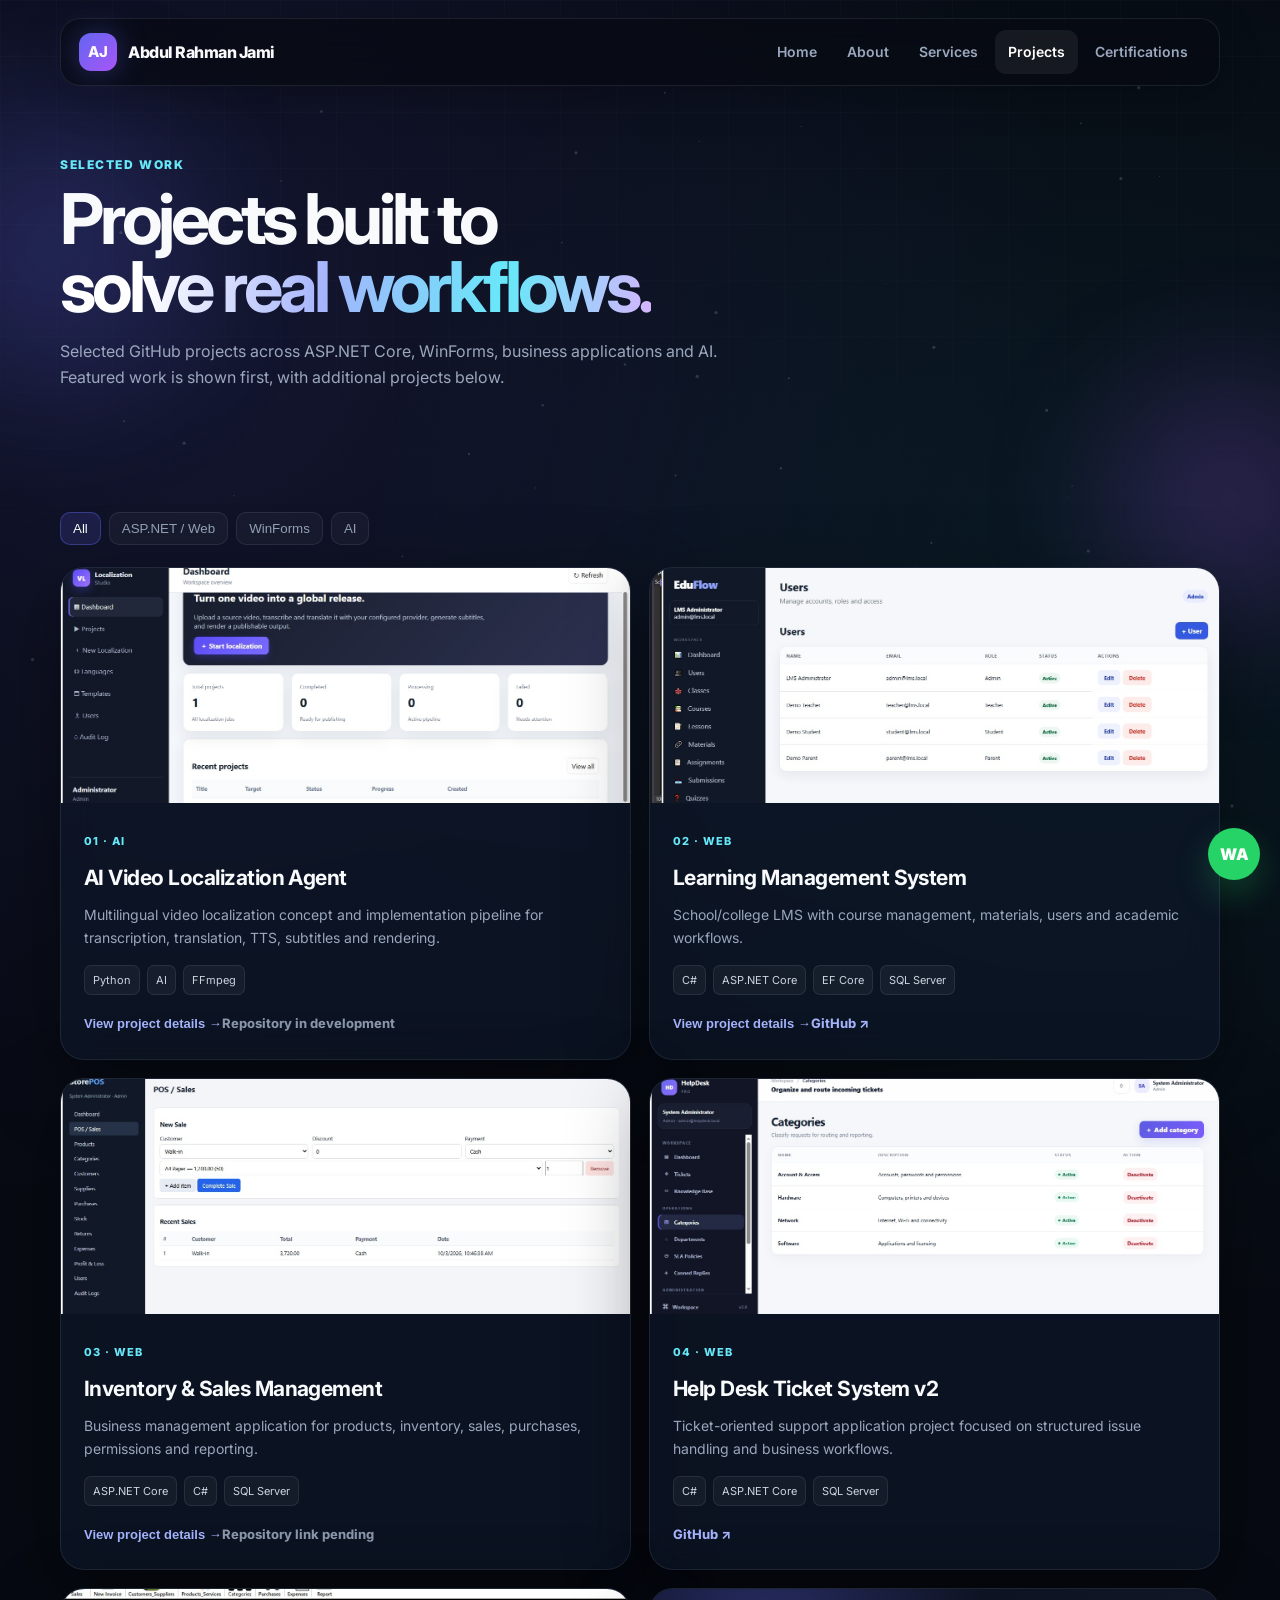
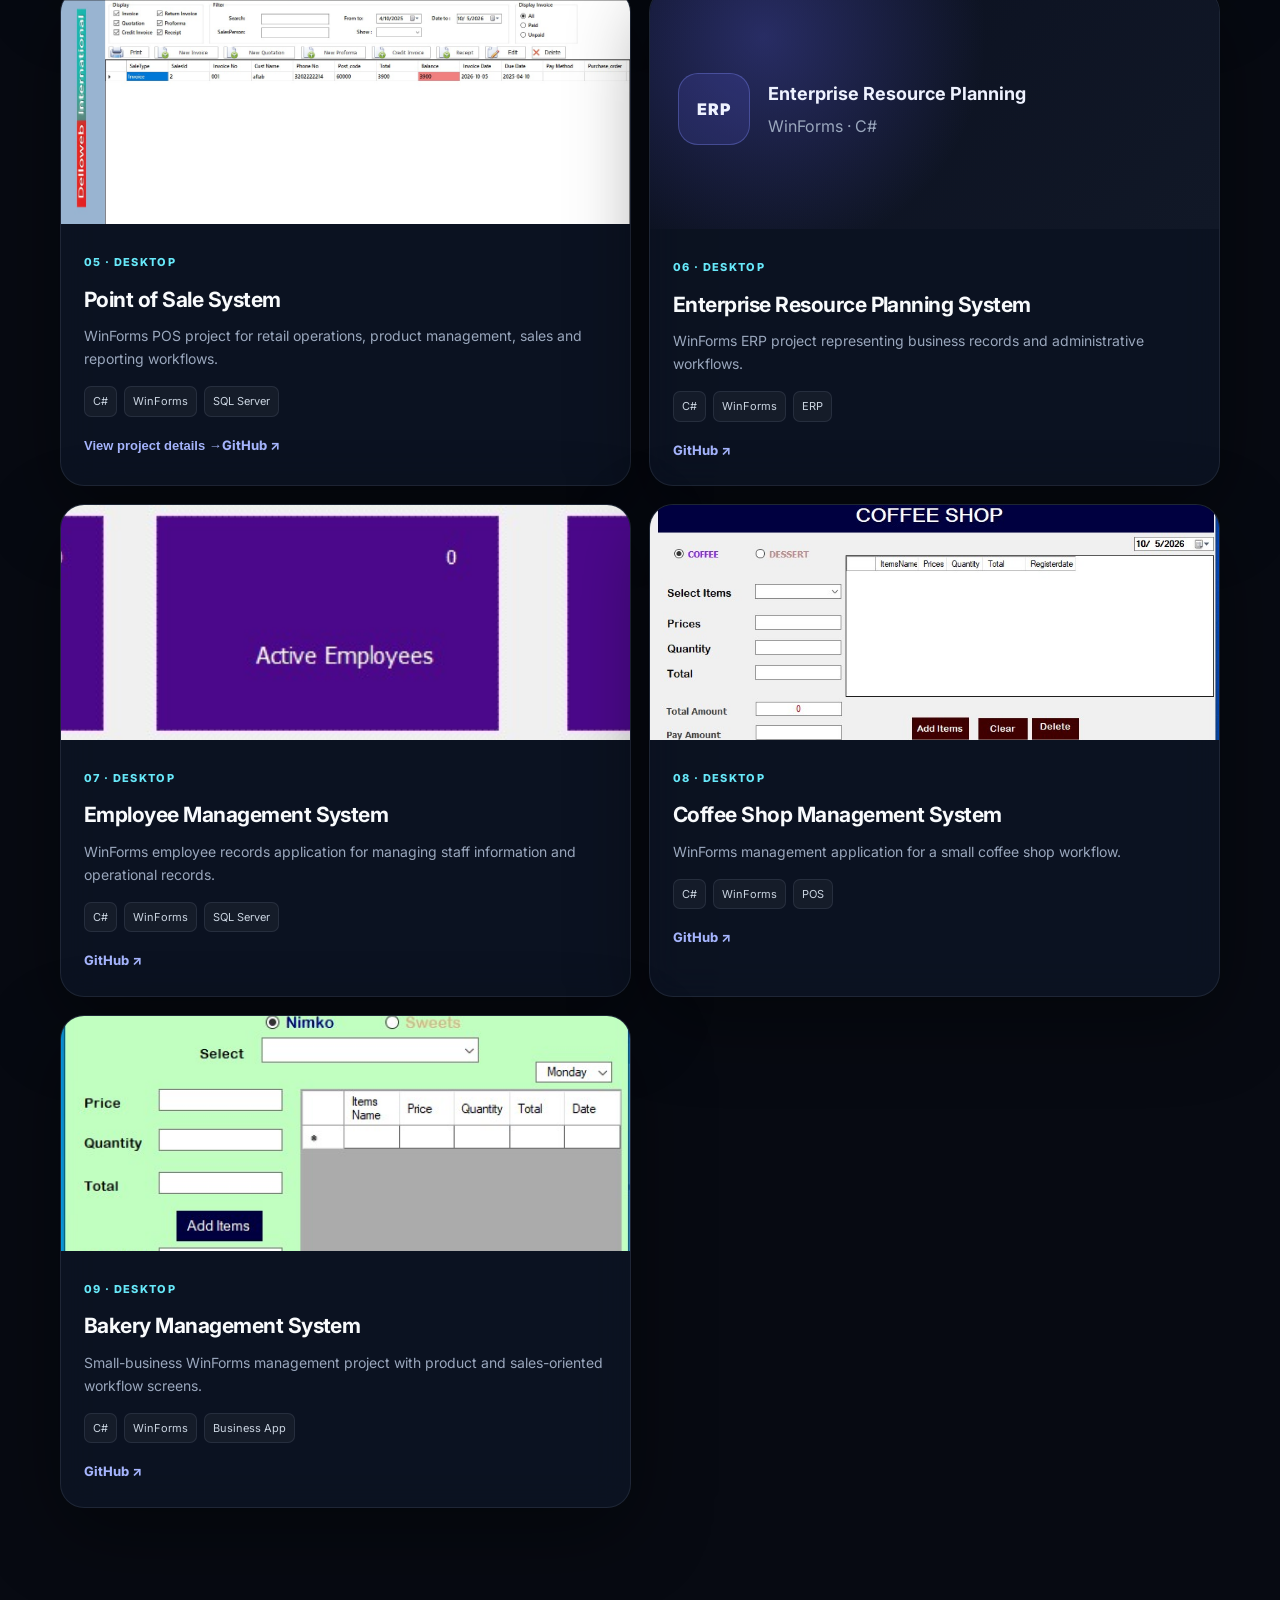
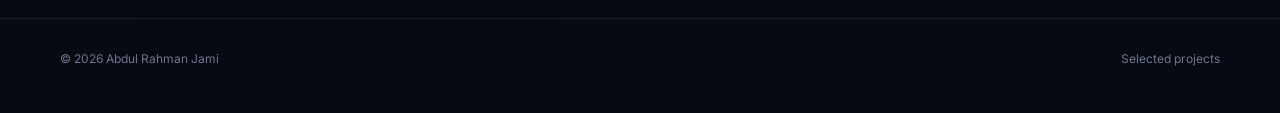
==== projects.html @ 12e7fc09 "Initial portfolio" ====
<!doctype html><html lang="en"><head><meta charset="utf-8"><meta name="viewport" content="width=device-width,initial-scale=1"><meta name="description" content="Projects by Abdul Rahman Jami — .NET, ASP.NET Core, WinForms, POS, ERP and AI applications."><title>Projects | Abdul Rahman Jami</title><link rel="preconnect" href="https://fonts.googleapis.com"><link rel="preconnect" href="https://fonts.gstatic.com" crossorigin><link href="https://fonts.googleapis.com/css2?family=Inter:wght@400;500;600;700;800;900&display=swap" rel="stylesheet"><link rel="stylesheet" href="styles.css"></head><body><canvas id="particles"></canvas><div class="orb a"></div><div class="orb b"></div><header class="nav"><div class="container"><div class="nav-inner"><a class="brand" href="index.html"><span class="brand-mark">AJ</span><span>Abdul Rahman Jami</span></a><button class="menu" aria-label="Menu">☰</button><nav class="nav-links"><a class="" href="index.html">Home</a><a class="" href="about.html">About</a><a class="" href="services.html">Services</a><a class="active" href="projects.html">Projects</a><a class="" href="certifications.html">Certifications</a></nav></div></div></header><main><section class="page-hero"><div class="container reveal"><div class="kicker">Selected work</div><h1 class="page-title">Projects built to<br><span class="gradient">solve real workflows.</span></h1><p class="page-sub">Selected GitHub projects across ASP.NET Core, WinForms, business applications and AI. Featured work is shown first, with additional projects below.</p></div></section><section style="padding-top:30px"><div class="container"><div class="filter reveal"><button class="active" data-filter="all">All</button><button data-filter="web">ASP.NET / Web</button><button data-filter="desktop">WinForms</button><button data-filter="ai">AI</button></div><div class="projects"><article class="glass project-card reveal" data-category="ai"><div class="project-media"><img src="assets/images/projects/localization-projects.jpg" alt="AI Video Localization Agent"></div><div class="project-body"><span class="project-num">01 · AI</span><h3>AI Video Localization Agent</h3><p>Multilingual video localization concept and implementation pipeline for transcription, translation, TTS, subtitles and rendering.</p><div class="stack"><span>Python</span><span>AI</span><span>FFmpeg</span></div><button class="project-link" style="background:none;border:0;padding:0;cursor:pointer" data-project='{"title":"AI Video Localization Agent","text":"A practical AI-focused project exploring an end-to-end video localization workflow. The portfolio screenshots show localization projects, languages/voices and related workflow screens.","images":["assets/images/projects/localization-projects.jpg","assets/images/projects/localization-languages.jpg","assets/images/projects/localization-new.jpg","assets/images/projects/localization-dashboard.jpg"]}'>View project details →</button><span class="project-link muted-link">Repository in development</span></div></article><article class="glass project-card reveal" data-category="web"><div class="project-media"><img src="assets/images/projects/lms-courses.jpg" alt="Learning Management System"></div><div class="project-body"><span class="project-num">02 · WEB</span><h3>Learning Management System</h3><p>School/college LMS with course management, materials, users and academic workflows.</p><div class="stack"><span>C#</span><span>ASP.NET Core</span><span>EF Core</span><span>SQL Server</span></div><button class="project-link" style="background:none;border:0;padding:0;cursor:pointer" data-project='{"title":"Learning Management System","text":"Responsive LMS project with practical management screens for courses, course materials, categories, users and academic workflows.","images":["assets/images/projects/lms-courses.jpg","assets/images/projects/lms-course-materials.jpg","assets/images/projects/lms-users.jpg","assets/images/projects/lms-categories.jpg"]}'>View project details →</button><a class="project-link" href="https://github.com/devabdulrahman7-wq/LearningManagementSystem" target="_blank" rel="noreferrer">GitHub ↗</a></div></article><article class="glass project-card reveal" data-category="web"><div class="project-media"><img src="assets/images/projects/inventory-dashboard.jpg" alt="Inventory and Sales Management"></div><div class="project-body"><span class="project-num">03 · WEB</span><h3>Inventory & Sales Management</h3><p>Business management application for products, inventory, sales, purchases, permissions and reporting.</p><div class="stack"><span>ASP.NET Core</span><span>C#</span><span>SQL Server</span></div><button class="project-link" style="background:none;border:0;padding:0;cursor:pointer" data-project='{"title":"Inventory & Sales Management System","text":"A production-style business application covering inventory, products, sales and operational management. Screenshots supplied for the portfolio are used as the visual evidence.","images":["assets/images/projects/inventory-dashboard.jpg","assets/images/projects/inventory-products.jpg","assets/images/projects/inventory-stock.jpg","assets/images/projects/inventory-reports.jpg"]}'>View project details →</button><span class="project-link muted-link">Repository link pending</span></div></article><article class="glass project-card reveal" data-category="web"><div class="project-media"><img src="assets/images/projects/erp-records.jpg" alt="Help Desk Ticket System v2"></div><div class="project-body"><span class="project-num">04 · WEB</span><h3>Help Desk Ticket System v2</h3><p>Ticket-oriented support application project focused on structured issue handling and business workflows.</p><div class="stack"><span>C#</span><span>ASP.NET Core</span><span>SQL Server</span></div><a class="project-link" href="https://github.com/devabdulrahman7-wq/HelpDeskTicketSystem" target="_blank" rel="noreferrer">GitHub ↗</a></div></article><article class="glass project-card reveal" data-category="desktop"><div class="project-media"><img src="assets/images/projects/pos-main.jpg" alt="Point of Sale System WinForms"></div><div class="project-body"><span class="project-num">05 · DESKTOP</span><h3>Point of Sale System</h3><p>WinForms POS project for retail operations, product management, sales and reporting workflows.</p><div class="stack"><span>C#</span><span>WinForms</span><span>SQL Server</span></div><button class="project-link" style="background:none;border:0;padding:0;cursor:pointer" data-project='{"title":"Point of Sale System — WinForms","text":"A desktop POS project built around practical retail workflows. The screenshots cover multiple operational screens.","images":["assets/images/projects/pos-main.jpg","assets/images/projects/pos-products.jpg","assets/images/projects/pos-sales.jpg","assets/images/projects/pos-inventory.jpg","assets/images/projects/pos-report.jpg","assets/images/projects/pos-settings.jpg"]}'>View project details →</button><a class="project-link" href="https://github.com/devabdulrahman7-wq/PointOfSaleSystem-WinForms" target="_blank" rel="noreferrer">GitHub ↗</a></div></article><article class="glass project-card reveal" data-category="desktop"><div class="project-media erp-placeholder"><div class="erp-mark">ERP</div><div><strong>Enterprise Resource Planning</strong><span>WinForms · C#</span></div></div><div class="project-body"><span class="project-num">06 · DESKTOP</span><h3>Enterprise Resource Planning System</h3><p>WinForms ERP project representing business records and administrative workflows.</p><div class="stack"><span>C#</span><span>WinForms</span><span>ERP</span></div><a class="project-link" href="https://github.com/devabdulrahman7-wq/EnterpriseResourcePlanningSystem-WinForms" target="_blank" rel="noreferrer">GitHub ↗</a></div></article><article class="glass project-card reveal" data-category="desktop"><div class="project-media"><img src="assets/images/projects/helpdesk-banner.jpg" alt="Employee Management System"></div><div class="project-body"><span class="project-num">07 · DESKTOP</span><h3>Employee Management System</h3><p>WinForms employee records application for managing staff information and operational records.</p><div class="stack"><span>C#</span><span>WinForms</span><span>SQL Server</span></div><a class="project-link" href="https://github.com/devabdulrahman7-wq/EmployeeManagementSystem-WinForms" target="_blank" rel="noreferrer">GitHub ↗</a></div></article><article class="glass project-card reveal" data-category="desktop"><div class="project-media"><img src="assets/images/projects/coffee-shop.jpg" alt="Coffee Shop Management System"></div><div class="project-body"><span class="project-num">08 · DESKTOP</span><h3>Coffee Shop Management System</h3><p>WinForms management application for a small coffee shop workflow.</p><div class="stack"><span>C#</span><span>WinForms</span><span>POS</span></div><a class="project-link" href="https://github.com/devabdulrahman7-wq/CoffeeShopManagementSystem-WinForms" target="_blank" rel="noreferrer">GitHub ↗</a></div></article><article class="glass project-card reveal" data-category="desktop"><div class="project-media"><img src="assets/images/projects/bakery.jpg" alt="Bakery Management System"></div><div class="project-body"><span class="project-num">09 · DESKTOP</span><h3>Bakery Management System</h3><p>Small-business WinForms management project with product and sales-oriented workflow screens.</p><div class="stack"><span>C#</span><span>WinForms</span><span>Business App</span></div><a class="project-link" href="https://github.com/devabdulrahman7-wq/BakeryManagementSystem-WinForms" target="_blank" rel="noreferrer">GitHub ↗</a></div></article></div></div></section></main><div class="modal"><div class="modal-box"><div class="modal-top"><div><div class="kicker">Project preview</div><h2 data-modal-title style="margin:5px 0;font-size:28px"></h2><p data-modal-text style="color:#9aa7bd;max-width:780px"></p></div><button class="close" onclick="closeModal()">✕</button></div><div class="modal-gallery" data-gallery></div></div></div><a class="whatsapp" href="https://wa.me/923207493700" target="_blank" rel="noreferrer" aria-label="WhatsApp">WA</a><footer class="footer"><div class="container footer-inner"><span>© <span data-year></span> Abdul Rahman Jami</span><span>Selected projects</span></div></footer><script src="app.js"></script></body></html>
---- styles.css ----
:root{--bg:#070a12;--bg2:#0b1020;--panel:rgba(15,23,42,.66);--panel2:rgba(17,24,39,.86);--line:rgba(148,163,184,.14);--text:#f8fafc;--muted:#9aa7bd;--cyan:#22d3ee;--indigo:#6366f1;--violet:#a855f7;--green:#34d399;--shadow:0 24px 80px rgba(0,0,0,.42);--radius:24px}*{box-sizing:border-box}html{scroll-behavior:smooth}body{margin:0;background:radial-gradient(circle at 15% 10%,rgba(99,102,241,.13),transparent 28%),radial-gradient(circle at 85% 18%,rgba(34,211,238,.08),transparent 25%),var(--bg);color:var(--text);font-family:Inter,ui-sans-serif,system-ui,-apple-system,BlinkMacSystemFont,"Segoe UI",sans-serif;line-height:1.65;overflow-x:hidden}body:before{content:"";position:fixed;inset:0;pointer-events:none;background-image:linear-gradient(rgba(255,255,255,.018) 1px,transparent 1px),linear-gradient(90deg,rgba(255,255,255,.018) 1px,transparent 1px);background-size:56px 56px;mask-image:linear-gradient(to bottom,black,transparent 85%);z-index:-2}.orb{position:fixed;border-radius:50%;filter:blur(70px);opacity:.22;pointer-events:none;z-index:-1}.orb.a{width:280px;height:280px;background:var(--indigo);top:12%;left:-90px;animation:float 9s ease-in-out infinite}.orb.b{width:240px;height:240px;background:var(--violet);right:-70px;top:42%;animation:float 11s ease-in-out infinite reverse}.orb.c{width:190px;height:190px;background:var(--cyan);left:45%;bottom:-80px;animation:float 13s ease-in-out infinite}@keyframes float{50%{transform:translate(30px,-25px) scale(1.08)}}#particles{position:fixed;inset:0;z-index:-1;opacity:.55}a{color:inherit;text-decoration:none}.container{width:min(1160px,calc(100% - 40px));margin:auto}.nav{position:fixed;top:18px;left:0;right:0;z-index:20}.nav-inner{height:68px;display:flex;align-items:center;justify-content:space-between;padding:0 18px;border:1px solid var(--line);background:rgba(7,10,18,.72);backdrop-filter:blur(20px);border-radius:20px;box-shadow:0 10px 40px rgba(0,0,0,.22)}.brand{display:flex;align-items:center;gap:11px;font-weight:800;letter-spacing:-.03em}.brand-mark{width:38px;height:38px;border-radius:12px;display:grid;place-items:center;background:linear-gradient(135deg,var(--indigo),var(--violet));box-shadow:0 0 30px rgba(99,102,241,.35);font-size:15px}.nav-links{display:flex;gap:4px}.nav-links a{padding:10px 13px;border-radius:11px;color:var(--muted);font-size:14px;font-weight:600;transition:.25s}.nav-links a:hover,.nav-links a.active{color:#fff;background:rgba(255,255,255,.06)}.menu{display:none;background:none;border:0;color:#fff;font-size:25px}.hero{min-height:100vh;display:grid;align-items:center;padding:145px 0 80px}.hero-grid{display:grid;grid-template-columns:1.18fr .82fr;gap:70px;align-items:center}.eyebrow{display:inline-flex;align-items:center;gap:9px;padding:7px 11px;border:1px solid rgba(34,211,238,.2);background:rgba(34,211,238,.06);border-radius:999px;color:#b7f5ff;font-size:12px;font-weight:800;letter-spacing:.08em;text-transform:uppercase}.dot{width:7px;height:7px;border-radius:50%;background:var(--green);box-shadow:0 0 15px var(--green)}h1{font-size:clamp(48px,7vw,88px);line-height:.98;letter-spacing:-.065em;margin:20px 0 18px}.gradient{background:linear-gradient(100deg,#fff 15%,#a5b4fc 45%,#67e8f9 75%,#d8b4fe);-webkit-background-clip:text;background-clip:text;color:transparent}.lead{font-size:clamp(18px,2.2vw,22px);color:#c4cede;max-width:680px;margin:0}.typing{color:#67e8f9}.hero-actions{display:flex;flex-wrap:wrap;gap:12px;margin-top:30px}.btn{display:inline-flex;align-items:center;justify-content:center;gap:9px;padding:12px 17px;border-radius:13px;border:1px solid var(--line);font-weight:750;font-size:14px;transition:.25s;cursor:pointer}.btn.primary{background:linear-gradient(135deg,var(--indigo),var(--violet));border-color:transparent;box-shadow:0 15px 45px rgba(99,102,241,.25)}.btn.secondary{background:rgba(255,255,255,.04)}.btn:hover{transform:translateY(-3px);box-shadow:0 14px 35px rgba(0,0,0,.3)}.micro{display:flex;gap:20px;flex-wrap:wrap;margin-top:28px;color:#7f8ba1;font-size:13px}.hero-card{position:relative;padding:12px;border:1px solid var(--line);border-radius:32px;background:linear-gradient(145deg,rgba(255,255,255,.07),rgba(255,255,255,.025));box-shadow:var(--shadow);transform:rotate(2deg);animation:cardFloat 6s ease-in-out infinite}.hero-card:before{content:"";position:absolute;inset:-1px;border-radius:32px;padding:1px;background:linear-gradient(135deg,rgba(99,102,241,.65),transparent 45%,rgba(34,211,238,.45));-webkit-mask:linear-gradient(#000 0 0) content-box,linear-gradient(#000 0 0);-webkit-mask-composite:xor;mask-composite:exclude;pointer-events:none}.hero-photo{width:100%;aspect-ratio:4/5;object-fit:cover;border-radius:23px;display:block}.card-tag{position:absolute;left:30px;bottom:30px;padding:12px 14px;border:1px solid rgba(255,255,255,.1);background:rgba(5,8,15,.78);backdrop-filter:blur(16px);border-radius:15px}.card-tag strong{display:block;font-size:13px}.card-tag span{color:#94a3b8;font-size:11px}@keyframes cardFloat{50%{transform:rotate(-1deg) translateY(-10px)}}section{padding:110px 0}.section-head{display:flex;justify-content:space-between;gap:30px;align-items:end;margin-bottom:36px}.kicker{color:#67e8f9;font-size:12px;font-weight:850;letter-spacing:.13em;text-transform:uppercase}.section-title{font-size:clamp(32px,5vw,52px);line-height:1.05;letter-spacing:-.05em;margin:8px 0 0}.section-copy{max-width:520px;color:var(--muted);font-size:15px}.glass{border:1px solid var(--line);background:var(--panel);backdrop-filter:blur(18px);border-radius:var(--radius);box-shadow:var(--shadow)}.stats{display:grid;grid-template-columns:repeat(4,1fr);gap:12px}.stat{padding:22px}.stat strong{font-size:31px;letter-spacing:-.05em}.stat span{display:block;color:var(--muted);font-size:13px;margin-top:2px}.about-grid{display:grid;grid-template-columns:1fr 1fr;gap:20px}.about-card{padding:30px}.about-card p{color:#aab6c9}.timeline{margin-top:24px;border-left:1px solid rgba(99,102,241,.35);padding-left:22px}.timeline-item{position:relative;padding:0 0 26px}.timeline-item:before{content:"";position:absolute;left:-28px;top:7px;width:11px;height:11px;border-radius:50%;background:var(--indigo);box-shadow:0 0 18px rgba(99,102,241,.7)}.timeline-item small{color:#67e8f9}.timeline-item h3{margin:5px 0;font-size:17px}.timeline-item p{margin:0;color:var(--muted);font-size:14px}.skills{display:flex;flex-wrap:wrap;gap:9px;margin-top:18px}.skill{padding:9px 12px;border:1px solid var(--line);background:rgba(255,255,255,.035);border-radius:999px;color:#cbd5e1;font-size:13px}.projects{display:grid;grid-template-columns:repeat(2,1fr);gap:18px}.project-card{overflow:hidden;transition:.35s;position:relative}.project-card:hover{transform:translateY(-7px);border-color:rgba(99,102,241,.38)}.project-media{height:235px;overflow:hidden;background:#0b1020}.project-media img{width:100%;height:100%;object-fit:cover;display:block;transition:.5s}.project-card:hover img{transform:scale(1.045)}.project-body{padding:23px}.project-meta{display:flex;justify-content:space-between;gap:12px;align-items:center}.project-num{font-size:11px;color:#67e8f9;letter-spacing:.12em;font-weight:800}.project-body h3{margin:9px 0 7px;font-size:21px;letter-spacing:-.025em}.project-body p{color:var(--muted);font-size:14px;margin:0 0 16px}.stack{display:flex;gap:7px;flex-wrap:wrap}.stack span{font-size:11px;color:#cbd5e1;padding:5px 8px;border-radius:7px;background:rgba(255,255,255,.045);border:1px solid var(--line)}.project-link{margin-top:18px;display:inline-flex;color:#a5b4fc;font-weight:750;font-size:13px}.project-link:hover{color:#67e8f9}.filter{display:flex;gap:8px;flex-wrap:wrap;margin-bottom:22px}.filter button{background:rgba(255,255,255,.035);color:#94a3b8;border:1px solid var(--line);padding:8px 12px;border-radius:10px;cursor:pointer}.filter button.active,.filter button:hover{color:#fff;background:rgba(99,102,241,.16);border-color:rgba(99,102,241,.4)}.certs{display:grid;grid-template-columns:repeat(3,1fr);gap:18px}.cert{padding:25px;min-height:230px;display:flex;flex-direction:column}.cert-badge{width:44px;height:44px;border-radius:14px;display:grid;place-items:center;background:linear-gradient(135deg,rgba(99,102,241,.2),rgba(34,211,238,.14));border:1px solid rgba(99,102,241,.24);font-weight:900;color:#a5b4fc}.cert h3{font-size:17px;margin:18px 0 7px}.cert p{color:var(--muted);font-size:13px;margin:0}.cert a{margin-top:auto;padding-top:18px;color:#67e8f9;font-weight:750;font-size:13px}.learning{display:grid;grid-template-columns:repeat(3,1fr);gap:12px;margin-top:18px}.learn{padding:17px}.learn b{display:block;font-size:14px}.learn span{color:#7f8ba1;font-size:12px}.contact{display:grid;grid-template-columns:1fr .8fr;gap:20px}.contact-card{padding:32px}.contact-list{display:grid;gap:11px;margin-top:22px}.contact-item{display:flex;gap:13px;align-items:center;padding:13px;border:1px solid var(--line);border-radius:14px;background:rgba(255,255,255,.025)}.contact-item span{color:var(--muted);font-size:13px;display:block}.contact-item strong{font-size:14px}.cta{padding:34px;display:flex;justify-content:space-between;gap:25px;align-items:center}.cta h3{margin:0;font-size:27px}.cta p{margin:7px 0 0;color:var(--muted);font-size:14px}.footer{padding:30px 0 45px;border-top:1px solid var(--line);color:#69768c;font-size:12px}.footer-inner{display:flex;justify-content:space-between;gap:20px}.page-hero{padding:155px 0 75px}.page-title{font-size:clamp(42px,6vw,70px);letter-spacing:-.06em;margin:10px 0}.page-sub{color:var(--muted);max-width:700px}.resume-preview{margin-top:20px;display:grid;grid-template-columns:1fr 1fr;gap:14px}.resume-preview img{width:100%;border-radius:16px;border:1px solid var(--line)}.modal{position:fixed;inset:0;background:rgba(2,4,10,.8);backdrop-filter:blur(10px);z-index:50;display:none;align-items:center;justify-content:center;padding:20px}.modal.show{display:flex}.modal-box{width:min(1000px,100%);max-height:90vh;overflow:auto;padding:20px;background:#0a0f1b;border:1px solid var(--line);border-radius:24px}.modal-top{display:flex;justify-content:space-between;gap:20px;align-items:start}.close{border:1px solid var(--line);background:rgba(255,255,255,.04);color:#fff;border-radius:10px;padding:7px 11px;cursor:pointer}.modal-gallery{display:grid;grid-template-columns:repeat(2,1fr);gap:12px;margin-top:18px}.modal-gallery img{width:100%;border-radius:13px;border:1px solid var(--line)}.whatsapp{position:fixed;right:20px;bottom:20px;z-index:30;width:52px;height:52px;border-radius:50%;display:grid;place-items:center;background:#25D366;color:#fff;box-shadow:0 15px 35px rgba(37,211,102,.25);font-weight:900;transition:.25s}.whatsapp:hover{transform:translateY(-4px) scale(1.04)}.reveal{opacity:0;transform:translateY(24px);transition:opacity .7s ease,transform .7s ease}.reveal.visible{opacity:1;transform:none}@media(max-width:900px){.hero-grid,.about-grid,.contact{grid-template-columns:1fr}.hero-card{width:min(420px,100%);margin:auto}.stats{grid-template-columns:repeat(2,1fr)}.projects{grid-template-columns:1fr}.certs{grid-template-columns:1fr 1fr}.learning{grid-template-columns:1fr}.section-head{align-items:start;flex-direction:column}.nav-links{display:none;position:absolute;top:76px;left:0;right:0;padding:10px;border-radius:16px;background:rgba(7,10,18,.96);border:1px solid var(--line);flex-direction:column}.nav-links.open{display:flex}.menu{display:block}}@media(max-width:580px){.container{width:min(100% - 24px,1160px)}.nav-inner{height:62px}.hero{padding-top:125px}.hero-card{transform:none}.stats{grid-template-columns:1fr 1fr}.stat{padding:17px}.stat strong{font-size:25px}.certs{grid-template-columns:1fr}.modal-gallery{grid-template-columns:1fr}.cta,.footer-inner{flex-direction:column;align-items:flex-start}.project-media{height:190px}section{padding:80px 0}}

.erp-placeholder{min-height:240px;display:flex;align-items:center;gap:18px;padding:28px;background:radial-gradient(circle at 20% 20%,rgba(99,102,241,.32),transparent 45%),linear-gradient(135deg,#0b1020,#111827);color:#eef2ff}.erp-mark{width:72px;height:72px;border-radius:20px;display:grid;place-items:center;background:rgba(99,102,241,.16);border:1px solid rgba(129,140,248,.35);font-weight:900;letter-spacing:.08em}.erp-placeholder strong{display:block;font-size:18px}.erp-placeholder span{display:block;color:#9aa7bd;margin-top:5px}.cert-note{display:inline-block;color:#9aa7bd;font-size:13px;margin-top:8px}

.muted-link{color:#8b97aa!important;cursor:default;text-decoration:none}.project-link.muted-link:hover{color:#8b97aa!important}
.service-grid{display:grid;grid-template-columns:repeat(3,1fr);gap:18px}.service-grid.compact{grid-template-columns:repeat(4,1fr)}.service-card{padding:26px;position:relative;overflow:hidden;transition:.35s}.service-card:before{content:"";position:absolute;width:150px;height:150px;right:-70px;top:-70px;border-radius:50%;background:radial-gradient(circle,rgba(99,102,241,.2),transparent 68%);pointer-events:none}.service-card:hover{transform:translateY(-7px);border-color:rgba(99,102,241,.38)}.service-icon{width:42px;height:42px;display:grid;place-items:center;border-radius:13px;background:linear-gradient(135deg,rgba(99,102,241,.2),rgba(34,211,238,.13));border:1px solid rgba(99,102,241,.25);color:#a5b4fc;font-weight:900;font-size:12px;letter-spacing:.05em}.service-card h2,.service-card h3{margin:18px 0 8px;letter-spacing:-.025em}.service-card h2{font-size:21px}.service-card h3{font-size:18px}.service-card p{margin:0 0 17px;color:var(--muted);font-size:14px}.service-grid.compact .service-card{padding:22px}.service-grid.compact .service-card p{font-size:13px;margin-bottom:0}@media(max-width:900px){.service-grid,.service-grid.compact{grid-template-columns:1fr 1fr}}@media(max-width:580px){.service-grid,.service-grid.compact{grid-template-columns:1fr}}
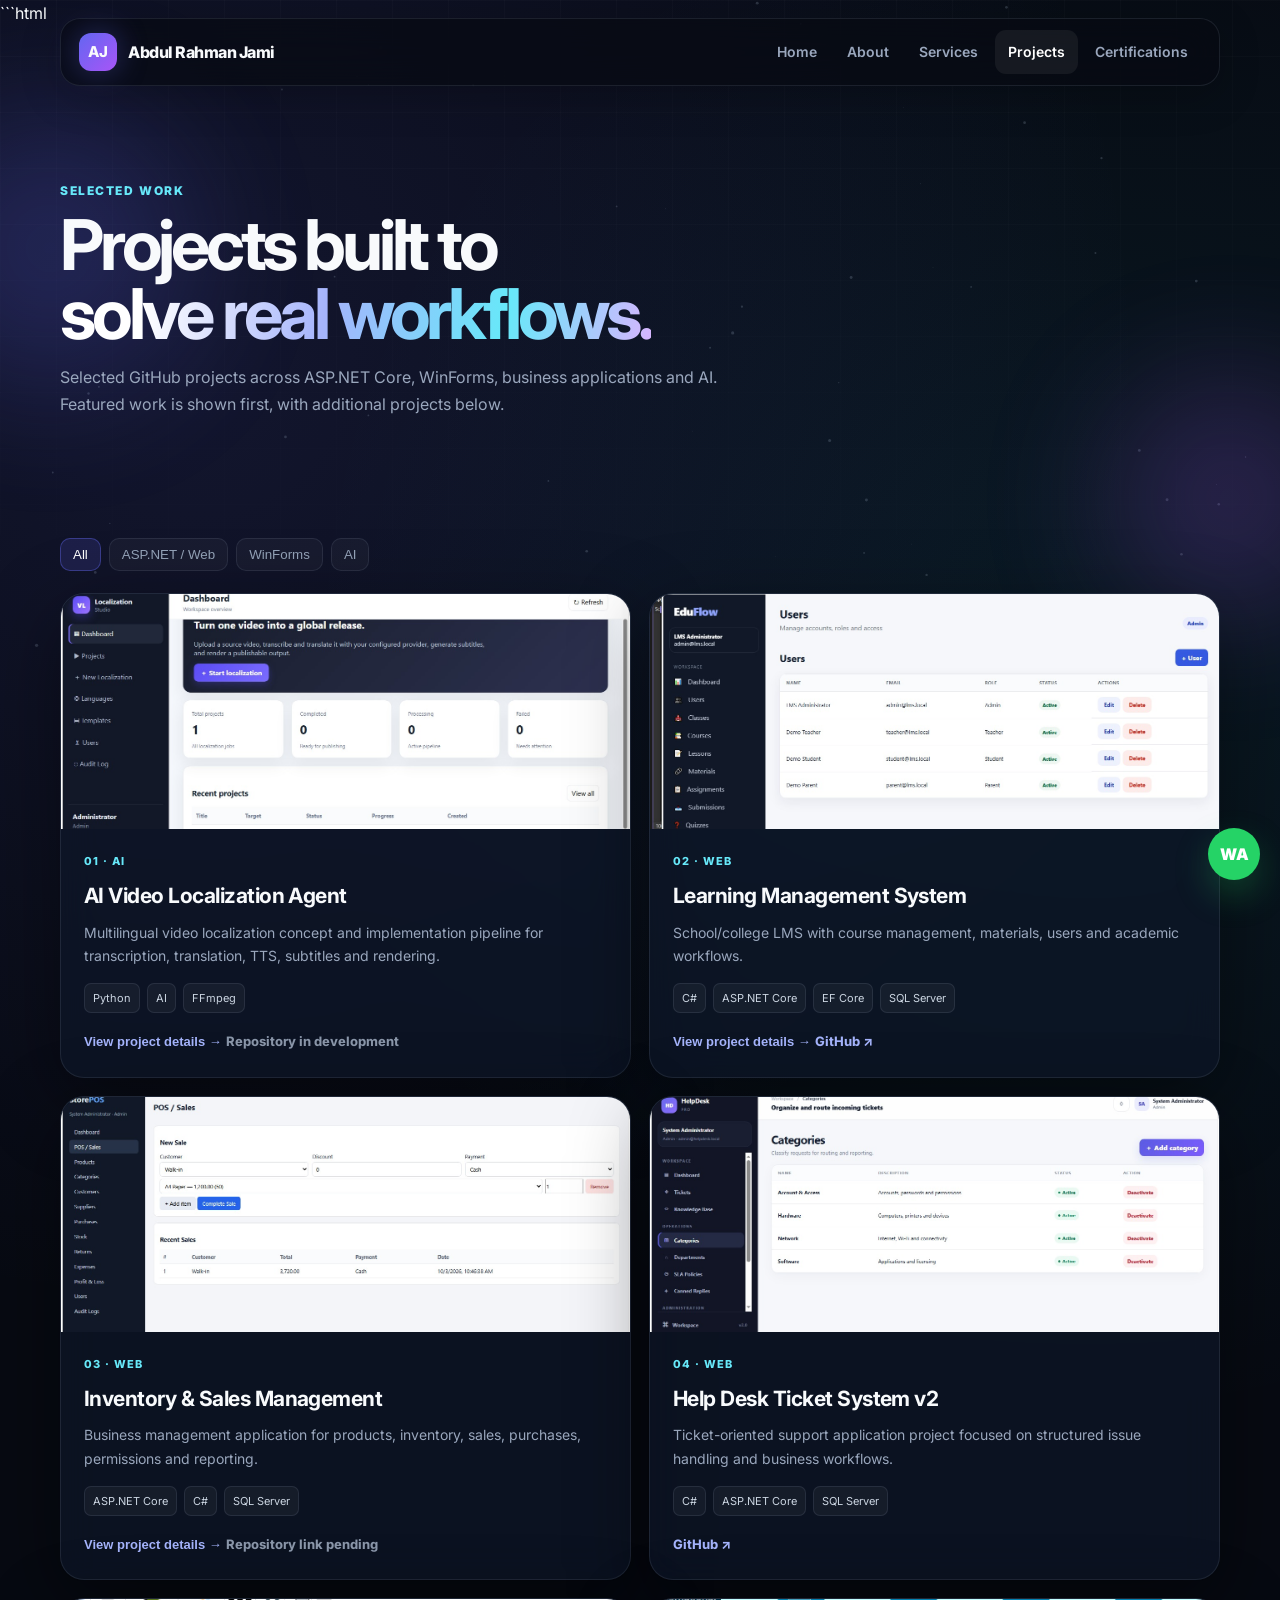
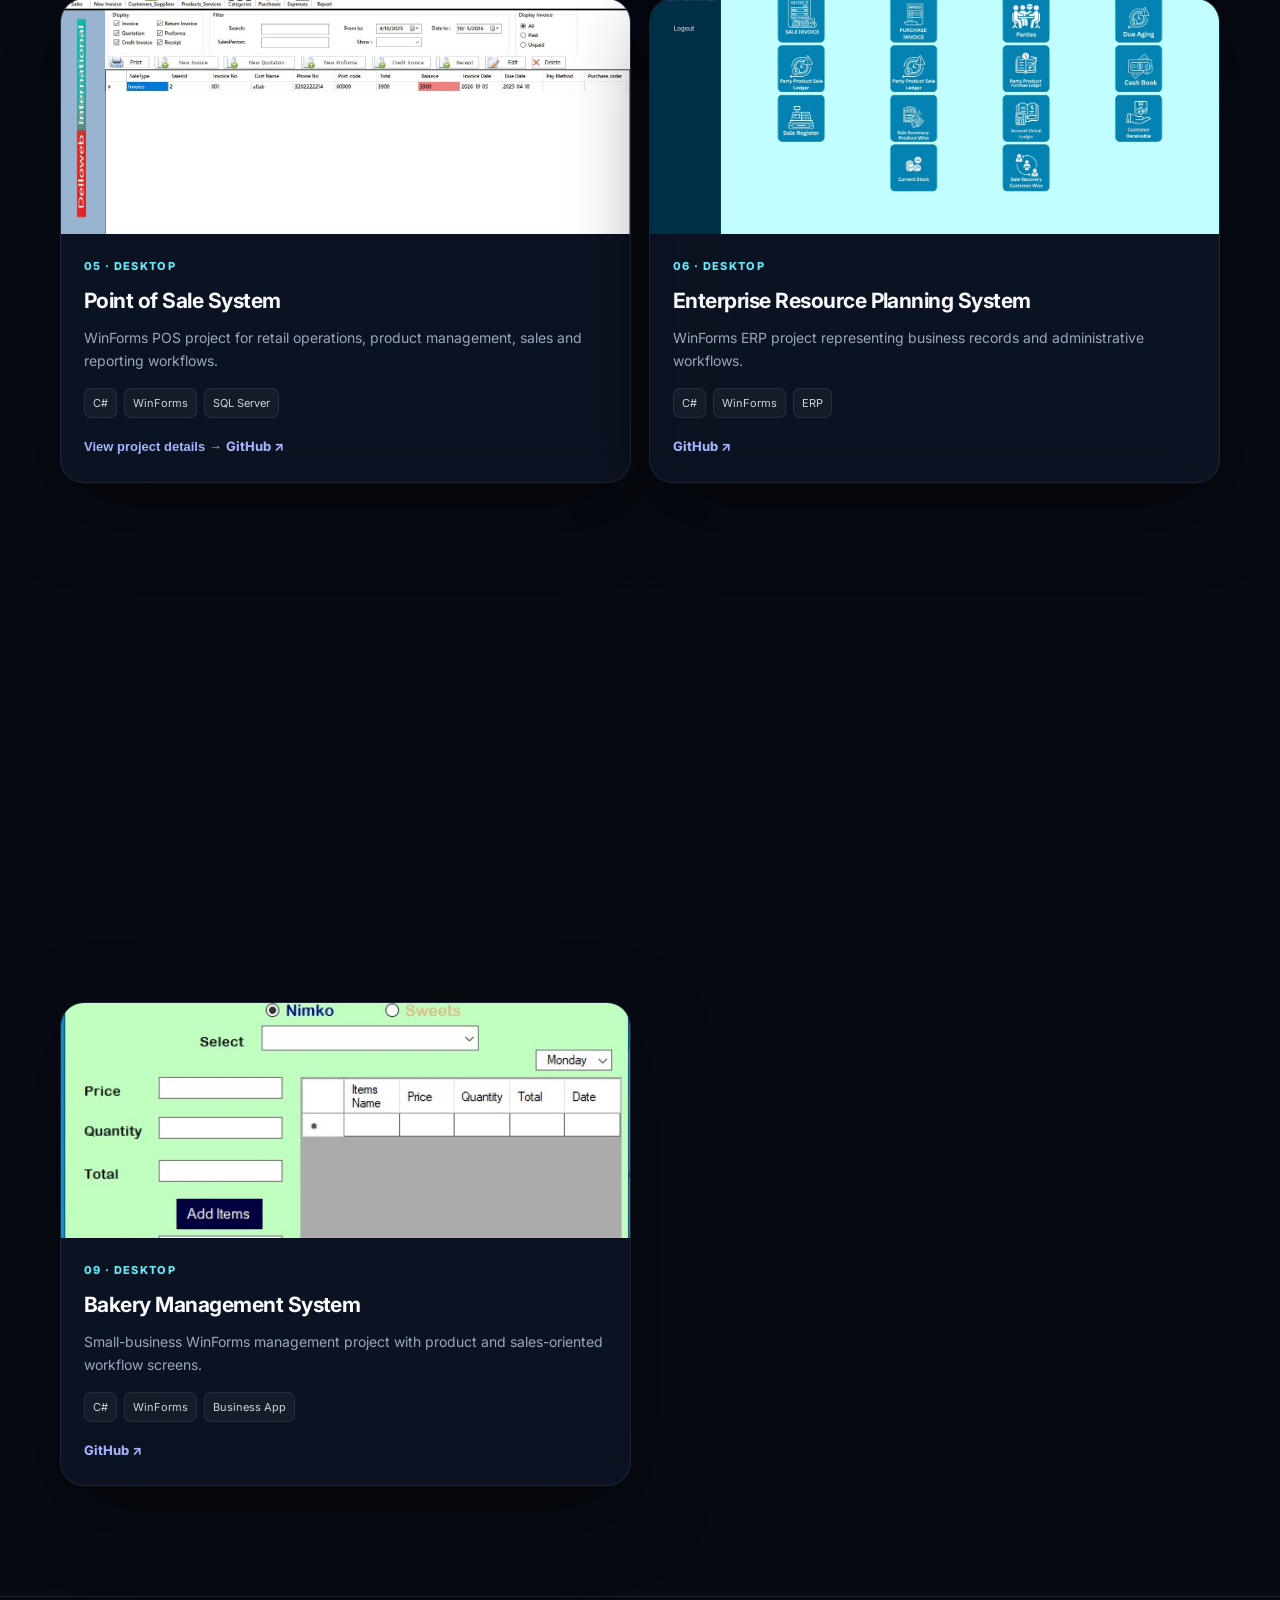
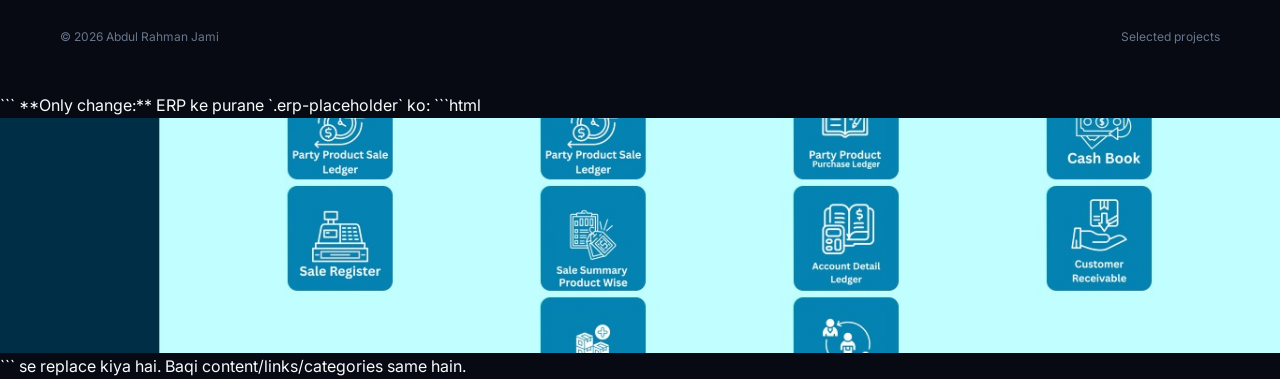
==== commit 35a35f07: "project Images changes done." ====
--- a/projects.html
+++ b/projects.html
@@ -1 +1,499 @@
-<!doctype html><html lang="en"><head><meta charset="utf-8"><meta name="viewport" content="width=device-width,initial-scale=1"><meta name="description" content="Projects by Abdul Rahman Jami — .NET, ASP.NET Core, WinForms, POS, ERP and AI applications."><title>Projects | Abdul Rahman Jami</title><link rel="preconnect" href="https://fonts.googleapis.com"><link rel="preconnect" href="https://fonts.gstatic.com" crossorigin><link href="https://fonts.googleapis.com/css2?family=Inter:wght@400;500;600;700;800;900&display=swap" rel="stylesheet"><link rel="stylesheet" href="styles.css"></head><body><canvas id="particles"></canvas><div class="orb a"></div><div class="orb b"></div><header class="nav"><div class="container"><div class="nav-inner"><a class="brand" href="index.html"><span class="brand-mark">AJ</span><span>Abdul Rahman Jami</span></a><button class="menu" aria-label="Menu">☰</button><nav class="nav-links"><a class="" href="index.html">Home</a><a class="" href="about.html">About</a><a class="" href="services.html">Services</a><a class="active" href="projects.html">Projects</a><a class="" href="certifications.html">Certifications</a></nav></div></div></header><main><section class="page-hero"><div class="container reveal"><div class="kicker">Selected work</div><h1 class="page-title">Projects built to<br><span class="gradient">solve real workflows.</span></h1><p class="page-sub">Selected GitHub projects across ASP.NET Core, WinForms, business applications and AI. Featured work is shown first, with additional projects below.</p></div></section><section style="padding-top:30px"><div class="container"><div class="filter reveal"><button class="active" data-filter="all">All</button><button data-filter="web">ASP.NET / Web</button><button data-filter="desktop">WinForms</button><button data-filter="ai">AI</button></div><div class="projects"><article class="glass project-card reveal" data-category="ai"><div class="project-media"><img src="assets/images/projects/localization-projects.jpg" alt="AI Video Localization Agent"></div><div class="project-body"><span class="project-num">01 · AI</span><h3>AI Video Localization Agent</h3><p>Multilingual video localization concept and implementation pipeline for transcription, translation, TTS, subtitles and rendering.</p><div class="stack"><span>Python</span><span>AI</span><span>FFmpeg</span></div><button class="project-link" style="background:none;border:0;padding:0;cursor:pointer" data-project='{"title":"AI Video Localization Agent","text":"A practical AI-focused project exploring an end-to-end video localization workflow. The portfolio screenshots show localization projects, languages/voices and related workflow screens.","images":["assets/images/projects/localization-projects.jpg","assets/images/projects/localization-languages.jpg","assets/images/projects/localization-new.jpg","assets/images/projects/localization-dashboard.jpg"]}'>View project details →</button><span class="project-link muted-link">Repository in development</span></div></article><article class="glass project-card reveal" data-category="web"><div class="project-media"><img src="assets/images/projects/lms-courses.jpg" alt="Learning Management System"></div><div class="project-body"><span class="project-num">02 · WEB</span><h3>Learning Management System</h3><p>School/college LMS with course management, materials, users and academic workflows.</p><div class="stack"><span>C#</span><span>ASP.NET Core</span><span>EF Core</span><span>SQL Server</span></div><button class="project-link" style="background:none;border:0;padding:0;cursor:pointer" data-project='{"title":"Learning Management System","text":"Responsive LMS project with practical management screens for courses, course materials, categories, users and academic workflows.","images":["assets/images/projects/lms-courses.jpg","assets/images/projects/lms-course-materials.jpg","assets/images/projects/lms-users.jpg","assets/images/projects/lms-categories.jpg"]}'>View project details →</button><a class="project-link" href="https://github.com/devabdulrahman7-wq/LearningManagementSystem" target="_blank" rel="noreferrer">GitHub ↗</a></div></article><article class="glass project-card reveal" data-category="web"><div class="project-media"><img src="assets/images/projects/inventory-dashboard.jpg" alt="Inventory and Sales Management"></div><div class="project-body"><span class="project-num">03 · WEB</span><h3>Inventory & Sales Management</h3><p>Business management application for products, inventory, sales, purchases, permissions and reporting.</p><div class="stack"><span>ASP.NET Core</span><span>C#</span><span>SQL Server</span></div><button class="project-link" style="background:none;border:0;padding:0;cursor:pointer" data-project='{"title":"Inventory & Sales Management System","text":"A production-style business application covering inventory, products, sales and operational management. Screenshots supplied for the portfolio are used as the visual evidence.","images":["assets/images/projects/inventory-dashboard.jpg","assets/images/projects/inventory-products.jpg","assets/images/projects/inventory-stock.jpg","assets/images/projects/inventory-reports.jpg"]}'>View project details →</button><span class="project-link muted-link">Repository link pending</span></div></article><article class="glass project-card reveal" data-category="web"><div class="project-media"><img src="assets/images/projects/erp-records.jpg" alt="Help Desk Ticket System v2"></div><div class="project-body"><span class="project-num">04 · WEB</span><h3>Help Desk Ticket System v2</h3><p>Ticket-oriented support application project focused on structured issue handling and business workflows.</p><div class="stack"><span>C#</span><span>ASP.NET Core</span><span>SQL Server</span></div><a class="project-link" href="https://github.com/devabdulrahman7-wq/HelpDeskTicketSystem" target="_blank" rel="noreferrer">GitHub ↗</a></div></article><article class="glass project-card reveal" data-category="desktop"><div class="project-media"><img src="assets/images/projects/pos-main.jpg" alt="Point of Sale System WinForms"></div><div class="project-body"><span class="project-num">05 · DESKTOP</span><h3>Point of Sale System</h3><p>WinForms POS project for retail operations, product management, sales and reporting workflows.</p><div class="stack"><span>C#</span><span>WinForms</span><span>SQL Server</span></div><button class="project-link" style="background:none;border:0;padding:0;cursor:pointer" data-project='{"title":"Point of Sale System — WinForms","text":"A desktop POS project built around practical retail workflows. The screenshots cover multiple operational screens.","images":["assets/images/projects/pos-main.jpg","assets/images/projects/pos-products.jpg","assets/images/projects/pos-sales.jpg","assets/images/projects/pos-inventory.jpg","assets/images/projects/pos-report.jpg","assets/images/projects/pos-settings.jpg"]}'>View project details →</button><a class="project-link" href="https://github.com/devabdulrahman7-wq/PointOfSaleSystem-WinForms" target="_blank" rel="noreferrer">GitHub ↗</a></div></article><article class="glass project-card reveal" data-category="desktop"><div class="project-media erp-placeholder"><div class="erp-mark">ERP</div><div><strong>Enterprise Resource Planning</strong><span>WinForms · C#</span></div></div><div class="project-body"><span class="project-num">06 · DESKTOP</span><h3>Enterprise Resource Planning System</h3><p>WinForms ERP project representing business records and administrative workflows.</p><div class="stack"><span>C#</span><span>WinForms</span><span>ERP</span></div><a class="project-link" href="https://github.com/devabdulrahman7-wq/EnterpriseResourcePlanningSystem-WinForms" target="_blank" rel="noreferrer">GitHub ↗</a></div></article><article class="glass project-card reveal" data-category="desktop"><div class="project-media"><img src="assets/images/projects/helpdesk-banner.jpg" alt="Employee Management System"></div><div class="project-body"><span class="project-num">07 · DESKTOP</span><h3>Employee Management System</h3><p>WinForms employee records application for managing staff information and operational records.</p><div class="stack"><span>C#</span><span>WinForms</span><span>SQL Server</span></div><a class="project-link" href="https://github.com/devabdulrahman7-wq/EmployeeManagementSystem-WinForms" target="_blank" rel="noreferrer">GitHub ↗</a></div></article><article class="glass project-card reveal" data-category="desktop"><div class="project-media"><img src="assets/images/projects/coffee-shop.jpg" alt="Coffee Shop Management System"></div><div class="project-body"><span class="project-num">08 · DESKTOP</span><h3>Coffee Shop Management System</h3><p>WinForms management application for a small coffee shop workflow.</p><div class="stack"><span>C#</span><span>WinForms</span><span>POS</span></div><a class="project-link" href="https://github.com/devabdulrahman7-wq/CoffeeShopManagementSystem-WinForms" target="_blank" rel="noreferrer">GitHub ↗</a></div></article><article class="glass project-card reveal" data-category="desktop"><div class="project-media"><img src="assets/images/projects/bakery.jpg" alt="Bakery Management System"></div><div class="project-body"><span class="project-num">09 · DESKTOP</span><h3>Bakery Management System</h3><p>Small-business WinForms management project with product and sales-oriented workflow screens.</p><div class="stack"><span>C#</span><span>WinForms</span><span>Business App</span></div><a class="project-link" href="https://github.com/devabdulrahman7-wq/BakeryManagementSystem-WinForms" target="_blank" rel="noreferrer">GitHub ↗</a></div></article></div></div></section></main><div class="modal"><div class="modal-box"><div class="modal-top"><div><div class="kicker">Project preview</div><h2 data-modal-title style="margin:5px 0;font-size:28px"></h2><p data-modal-text style="color:#9aa7bd;max-width:780px"></p></div><button class="close" onclick="closeModal()">✕</button></div><div class="modal-gallery" data-gallery></div></div></div><a class="whatsapp" href="https://wa.me/923207493700" target="_blank" rel="noreferrer" aria-label="WhatsApp">WA</a><footer class="footer"><div class="container footer-inner"><span>© <span data-year></span> Abdul Rahman Jami</span><span>Selected projects</span></div></footer><script src="app.js"></script></body></html>
+```html
+<!doctype html>
+<html lang="en">
+<head>
+    <meta charset="utf-8">
+    <meta name="viewport" content="width=device-width,initial-scale=1">
+    <meta name="description" content="Projects by Abdul Rahman Jami — .NET, ASP.NET Core, WinForms, POS, ERP and AI applications.">
+    <title>Projects | Abdul Rahman Jami</title>
+
+    <link rel="preconnect" href="https://fonts.googleapis.com">
+    <link rel="preconnect" href="https://fonts.gstatic.com" crossorigin>
+    <link href="https://fonts.googleapis.com/css2?family=Inter:wght@400;500;600;700;800;900&display=swap" rel="stylesheet">
+
+    <link rel="stylesheet" href="styles.css">
+</head>
+
+<body>
+
+    <canvas id="particles"></canvas>
+
+    <div class="orb a"></div>
+    <div class="orb b"></div>
+
+    <header class="nav">
+        <div class="container">
+            <div class="nav-inner">
+
+                <a class="brand" href="index.html">
+                    <span class="brand-mark">AJ</span>
+                    <span>Abdul Rahman Jami</span>
+                </a>
+
+                <button class="menu" aria-label="Menu">☰</button>
+
+                <nav class="nav-links">
+                    <a class="" href="index.html">Home</a>
+                    <a class="" href="about.html">About</a>
+                    <a class="" href="services.html">Services</a>
+                    <a class="active" href="projects.html">Projects</a>
+                    <a class="" href="certifications.html">Certifications</a>
+                </nav>
+
+            </div>
+        </div>
+    </header>
+
+    <main>
+
+        <section class="page-hero">
+            <div class="container reveal">
+
+                <div class="kicker">Selected work</div>
+
+                <h1 class="page-title">
+                    Projects built to<br>
+                    <span class="gradient">solve real workflows.</span>
+                </h1>
+
+                <p class="page-sub">
+                    Selected GitHub projects across ASP.NET Core, WinForms, business applications and AI.
+                    Featured work is shown first, with additional projects below.
+                </p>
+
+            </div>
+        </section>
+
+        <section style="padding-top:30px">
+
+            <div class="container">
+
+                <div class="filter reveal">
+                    <button class="active" data-filter="all">All</button>
+                    <button data-filter="web">ASP.NET / Web</button>
+                    <button data-filter="desktop">WinForms</button>
+                    <button data-filter="ai">AI</button>
+                </div>
+
+                <div class="projects">
+
+                    <!-- 01 AI -->
+                    <article class="glass project-card reveal" data-category="ai">
+
+                        <div class="project-media">
+                            <img src="assets/images/projects/localization-projects.jpg" alt="AI Video Localization Agent">
+                        </div>
+
+                        <div class="project-body">
+
+                            <span class="project-num">01 · AI</span>
+
+                            <h3>AI Video Localization Agent</h3>
+
+                            <p>
+                                Multilingual video localization concept and implementation pipeline
+                                for transcription, translation, TTS, subtitles and rendering.
+                            </p>
+
+                            <div class="stack">
+                                <span>Python</span>
+                                <span>AI</span>
+                                <span>FFmpeg</span>
+                            </div>
+
+                            <button class="project-link"
+                                    style="background:none;border:0;padding:0;cursor:pointer"
+                                    data-project='{"title":"AI Video Localization Agent","text":"A practical AI-focused project exploring an end-to-end video localization workflow. The portfolio screenshots show localization projects, languages/voices and related workflow screens.","images":["assets/images/projects/localization-projects.jpg","assets/images/projects/localization-languages.jpg","assets/images/projects/localization-new.jpg","assets/images/projects/localization-dashboard.jpg"]}'>
+                                View project details →
+                            </button>
+
+                            <span class="project-link muted-link">
+                                Repository in development
+                            </span>
+
+                        </div>
+                    </article>
+
+
+                    <!-- 02 LMS -->
+                    <article class="glass project-card reveal" data-category="web">
+
+                        <div class="project-media">
+                            <img src="assets/images/projects/lms-courses.jpg" alt="Learning Management System">
+                        </div>
+
+                        <div class="project-body">
+
+                            <span class="project-num">02 · WEB</span>
+
+                            <h3>Learning Management System</h3>
+
+                            <p>
+                                School/college LMS with course management, materials,
+                                users and academic workflows.
+                            </p>
+
+                            <div class="stack">
+                                <span>C#</span>
+                                <span>ASP.NET Core</span>
+                                <span>EF Core</span>
+                                <span>SQL Server</span>
+                            </div>
+
+                            <button class="project-link"
+                                    style="background:none;border:0;padding:0;cursor:pointer"
+                                    data-project='{"title":"Learning Management System","text":"Responsive LMS project with practical management screens for courses, course materials, categories, users and academic workflows.","images":["assets/images/projects/lms-courses.jpg","assets/images/projects/lms-course-materials.jpg","assets/images/projects/lms-users.jpg","assets/images/projects/lms-categories.jpg"]}'>
+                                View project details →
+                            </button>
+
+                            <a class="project-link"
+                               href="https://github.com/devabdulrahman7-wq/LearningManagementSystem"
+                               target="_blank"
+                               rel="noreferrer">
+                                GitHub ↗
+                            </a>
+
+                        </div>
+                    </article>
+
+
+                    <!-- 03 Inventory -->
+                    <article class="glass project-card reveal" data-category="web">
+
+                        <div class="project-media">
+                            <img src="assets/images/projects/inventory-dashboard.jpg" alt="Inventory and Sales Management">
+                        </div>
+
+                        <div class="project-body">
+
+                            <span class="project-num">03 · WEB</span>
+
+                            <h3>Inventory & Sales Management</h3>
+
+                            <p>
+                                Business management application for products, inventory,
+                                sales, purchases, permissions and reporting.
+                            </p>
+
+                            <div class="stack">
+                                <span>ASP.NET Core</span>
+                                <span>C#</span>
+                                <span>SQL Server</span>
+                            </div>
+
+                            <button class="project-link"
+                                    style="background:none;border:0;padding:0;cursor:pointer"
+                                    data-project='{"title":"Inventory & Sales Management System","text":"A production-style business application covering inventory, products, sales and operational management. Screenshots supplied for the portfolio are used as the visual evidence.","images":["assets/images/projects/inventory-dashboard.jpg","assets/images/projects/inventory-products.jpg","assets/images/projects/inventory-stock.jpg","assets/images/projects/inventory-reports.jpg"]}'>
+                                View project details →
+                            </button>
+
+                            <span class="project-link muted-link">
+                                Repository link pending
+                            </span>
+
+                        </div>
+                    </article>
+
+
+                    <!-- 04 Help Desk -->
+                    <article class="glass project-card reveal" data-category="web">
+
+                        <div class="project-media">
+                            <img src="assets/images/projects/erp-records.jpg" alt="Help Desk Ticket System v2">
+                        </div>
+
+                        <div class="project-body">
+
+                            <span class="project-num">04 · WEB</span>
+
+                            <h3>Help Desk Ticket System v2</h3>
+
+                            <p>
+                                Ticket-oriented support application project focused on
+                                structured issue handling and business workflows.
+                            </p>
+
+                            <div class="stack">
+                                <span>C#</span>
+                                <span>ASP.NET Core</span>
+                                <span>SQL Server</span>
+                            </div>
+
+                            <a class="project-link"
+                               href="https://github.com/devabdulrahman7-wq/HelpDeskTicketSystem"
+                               target="_blank"
+                               rel="noreferrer">
+                                GitHub ↗
+                            </a>
+
+                        </div>
+                    </article>
+
+
+                    <!-- 05 POS -->
+                    <article class="glass project-card reveal" data-category="desktop">
+
+                        <div class="project-media">
+                            <img src="assets/images/projects/pos-main.jpg" alt="Point of Sale System WinForms">
+                        </div>
+
+                        <div class="project-body">
+
+                            <span class="project-num">05 · DESKTOP</span>
+
+                            <h3>Point of Sale System</h3>
+
+                            <p>
+                                WinForms POS project for retail operations, product management,
+                                sales and reporting workflows.
+                            </p>
+
+                            <div class="stack">
+                                <span>C#</span>
+                                <span>WinForms</span>
+                                <span>SQL Server</span>
+                            </div>
+
+                            <button class="project-link"
+                                    style="background:none;border:0;padding:0;cursor:pointer"
+                                    data-project='{"title":"Point of Sale System — WinForms","text":"A desktop POS project built around practical retail workflows. The screenshots cover multiple operational screens.","images":["assets/images/projects/pos-main.jpg","assets/images/projects/pos-products.jpg","assets/images/projects/pos-sales.jpg","assets/images/projects/pos-inventory.jpg","assets/images/projects/pos-report.jpg","assets/images/projects/pos-settings.jpg"]}'>
+                                View project details →
+                            </button>
+
+                            <a class="project-link"
+                               href="https://github.com/devabdulrahman7-wq/PointOfSaleSystem-WinForms"
+                               target="_blank"
+                               rel="noreferrer">
+                                GitHub ↗
+                            </a>
+
+                        </div>
+                    </article>
+
+
+                    <!-- 06 ERP -->
+                    <article class="glass project-card reveal" data-category="desktop">
+
+                        <div class="project-media">
+                            <img src="assets/images/projects/ERP.jpg" alt="Enterprise Resource Planning System">
+                        </div>
+
+                        <div class="project-body">
+
+                            <span class="project-num">06 · DESKTOP</span>
+
+                            <h3>Enterprise Resource Planning System</h3>
+
+                            <p>
+                                WinForms ERP project representing business records and
+                                administrative workflows.
+                            </p>
+
+                            <div class="stack">
+                                <span>C#</span>
+                                <span>WinForms</span>
+                                <span>ERP</span>
+                            </div>
+
+                            <a class="project-link"
+                               href="https://github.com/devabdulrahman7-wq/EnterpriseResourcePlanningSystem-WinForms"
+                               target="_blank"
+                               rel="noreferrer">
+                                GitHub ↗
+                            </a>
+
+                        </div>
+                    </article>
+
+
+                    <!-- 07 Employee Management -->
+                    <article class="glass project-card reveal" data-category="desktop">
+
+                        <div class="project-media">
+                            <img src="assets/images/projects/helpdesk-banner.jpg" alt="Employee Management System">
+                        </div>
+
+                        <div class="project-body">
+
+                            <span class="project-num">07 · DESKTOP</span>
+
+                            <h3>Employee Management System</h3>
+
+                            <p>
+                                WinForms employee records application for managing staff
+                                information and operational records.
+                            </p>
+
+                            <div class="stack">
+                                <span>C#</span>
+                                <span>WinForms</span>
+                                <span>SQL Server</span>
+                            </div>
+
+                            <a class="project-link"
+                               href="https://github.com/devabdulrahman7-wq/EmployeeManagementSystem-WinForms"
+                               target="_blank"
+                               rel="noreferrer">
+                                GitHub ↗
+                            </a>
+
+                        </div>
+                    </article>
+
+
+                    <!-- 08 Coffee Shop -->
+                    <article class="glass project-card reveal" data-category="desktop">
+
+                        <div class="project-media">
+                            <img src="assets/images/projects/coffee-shop.jpg" alt="Coffee Shop Management System">
+                        </div>
+
+                        <div class="project-body">
+
+                            <span class="project-num">08 · DESKTOP</span>
+
+                            <h3>Coffee Shop Management System</h3>
+
+                            <p>
+                                WinForms management application for a small coffee shop workflow.
+                            </p>
+
+                            <div class="stack">
+                                <span>C#</span>
+                                <span>WinForms</span>
+                                <span>POS</span>
+                            </div>
+
+                            <a class="project-link"
+                               href="https://github.com/devabdulrahman7-wq/CoffeeShopManagementSystem-WinForms"
+                               target="_blank"
+                               rel="noreferrer">
+                                GitHub ↗
+                            </a>
+
+                        </div>
+                    </article>
+
+
+                    <!-- 09 Bakery -->
+                    <article class="glass project-card reveal" data-category="desktop">
+
+                        <div class="project-media">
+                            <img src="assets/images/projects/bakery.jpg" alt="Bakery Management System">
+                        </div>
+
+                        <div class="project-body">
+
+                            <span class="project-num">09 · DESKTOP</span>
+
+                            <h3>Bakery Management System</h3>
+
+                            <p>
+                                Small-business WinForms management project with product
+                                and sales-oriented workflow screens.
+                            </p>
+
+                            <div class="stack">
+                                <span>C#</span>
+                                <span>WinForms</span>
+                                <span>Business App</span>
+                            </div>
+
+                            <a class="project-link"
+                               href="https://github.com/devabdulrahman7-wq/BakeryManagementSystem-WinForms"
+                               target="_blank"
+                               rel="noreferrer">
+                                GitHub ↗
+                            </a>
+
+                        </div>
+                    </article>
+
+                </div>
+            </div>
+
+        </section>
+
+    </main>
+
+
+    <!-- Project Modal -->
+
+    <div class="modal">
+
+        <div class="modal-box">
+
+            <div class="modal-top">
+
+                <div>
+
+                    <div class="kicker">
+                        Project preview
+                    </div>
+
+                    <h2 data-modal-title
+                        style="margin:5px 0;font-size:28px">
+                    </h2>
+
+                    <p data-modal-text
+                       style="color:#9aa7bd;max-width:780px">
+                    </p>
+
+                </div>
+
+                <button class="close" onclick="closeModal()">
+                    ✕
+                </button>
+
+            </div>
+
+            <div class="modal-gallery"
+                 data-gallery>
+            </div>
+
+        </div>
+
+    </div>
+
+
+    <a class="whatsapp"
+       href="https://wa.me/923207493700"
+       target="_blank"
+       rel="noreferrer"
+       aria-label="WhatsApp">
+        WA
+    </a>
+
+
+    <footer class="footer">
+
+        <div class="container footer-inner">
+
+            <span>
+                © <span data-year></span> Abdul Rahman Jami
+            </span>
+
+            <span>
+                Selected projects
+            </span>
+
+        </div>
+
+    </footer>
+
+
+    <script src="app.js"></script>
+
+</body>
+</html>
+```
+
+**Only change:** ERP ke purane `.erp-placeholder` ko:
+
+```html
+<div class="project-media">
+    <img src="assets/images/projects/ERP.jpg" alt="Enterprise Resource Planning System">
+</div>
+```
+
+se replace kiya hai. Baqi content/links/categories same hain.
